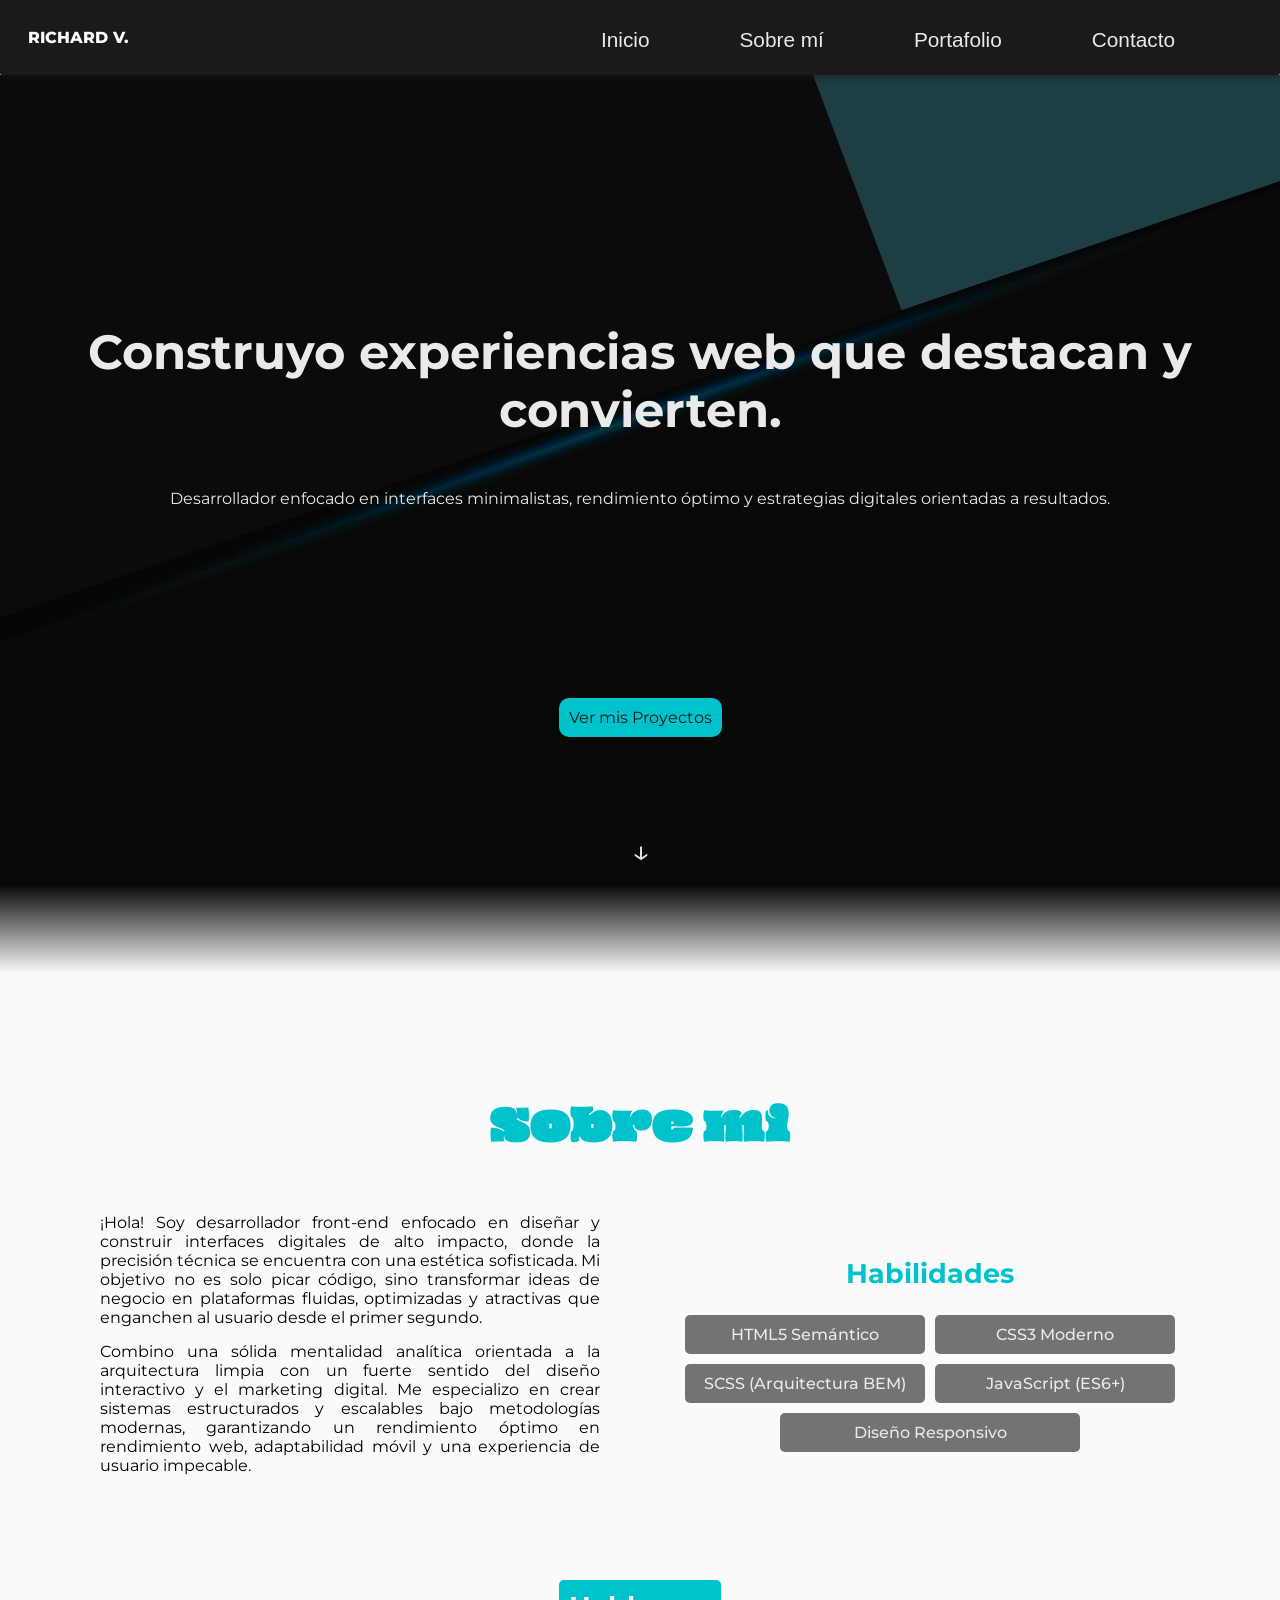
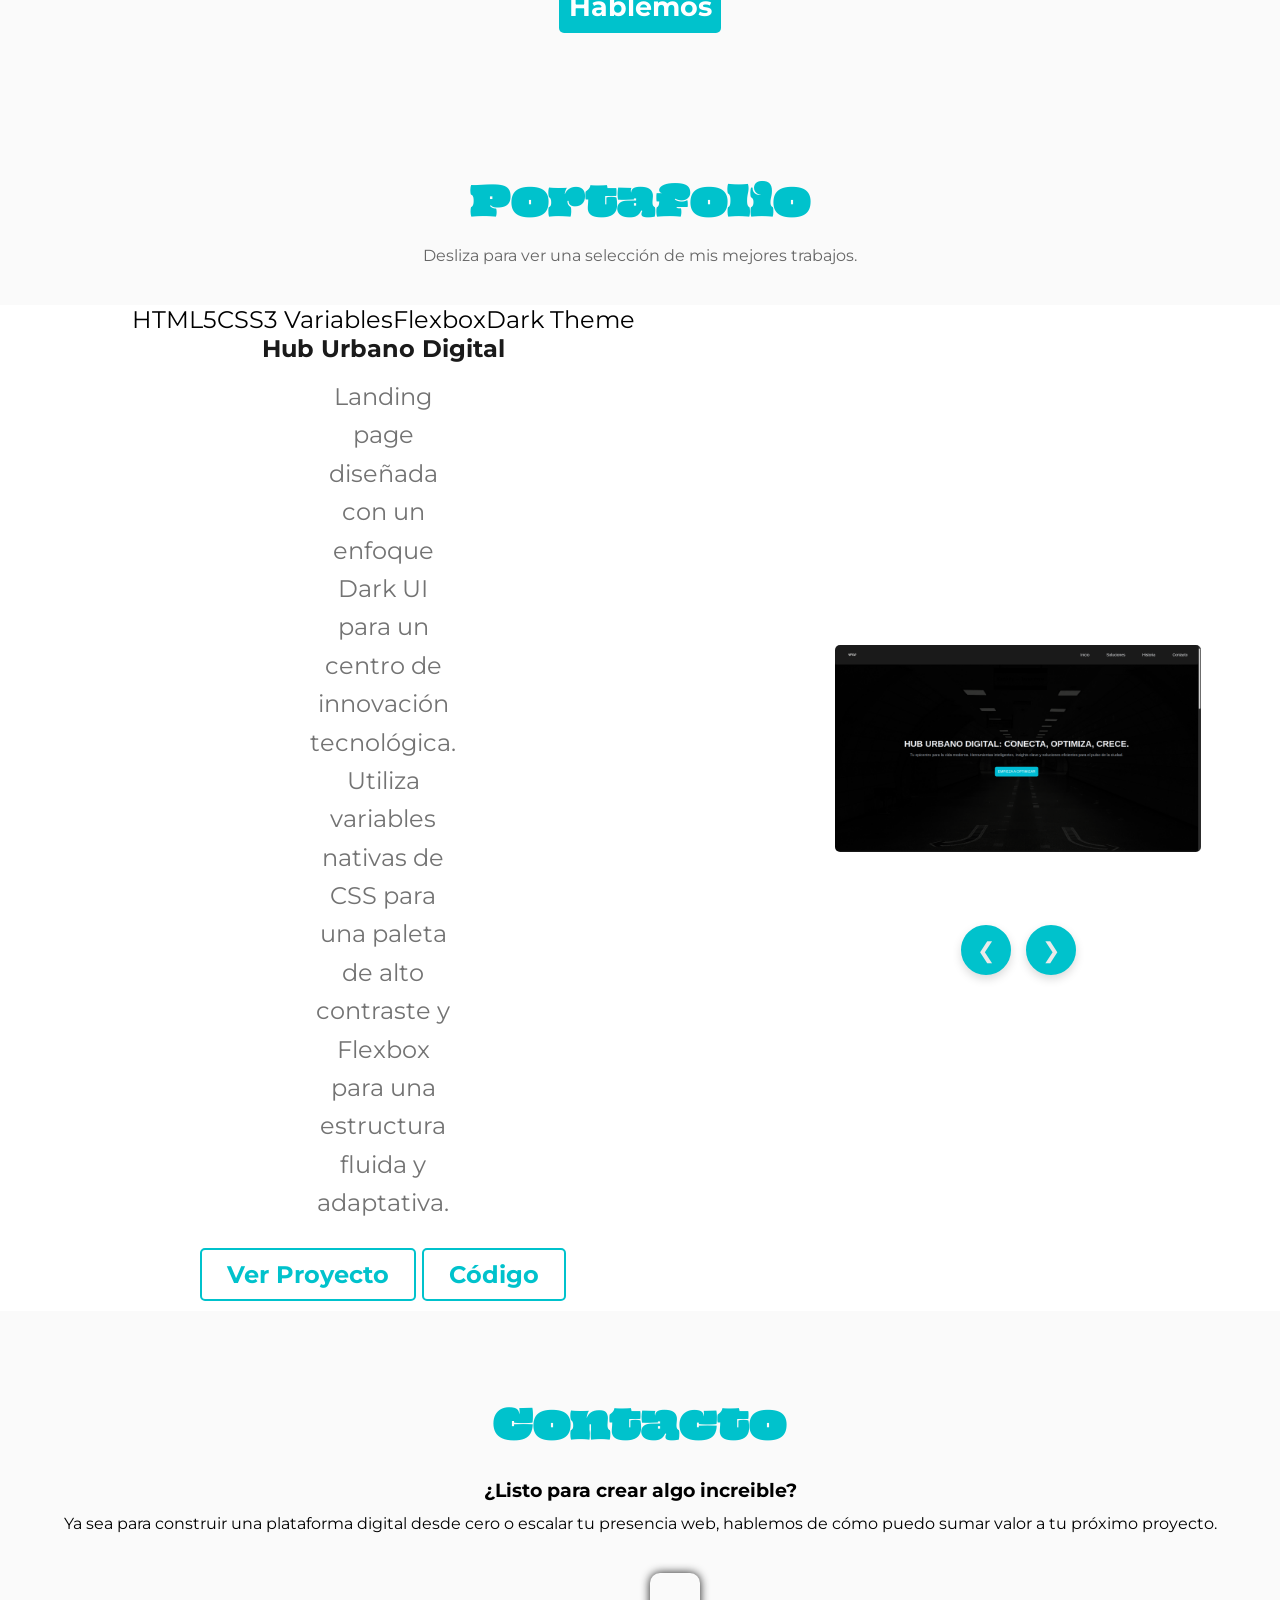
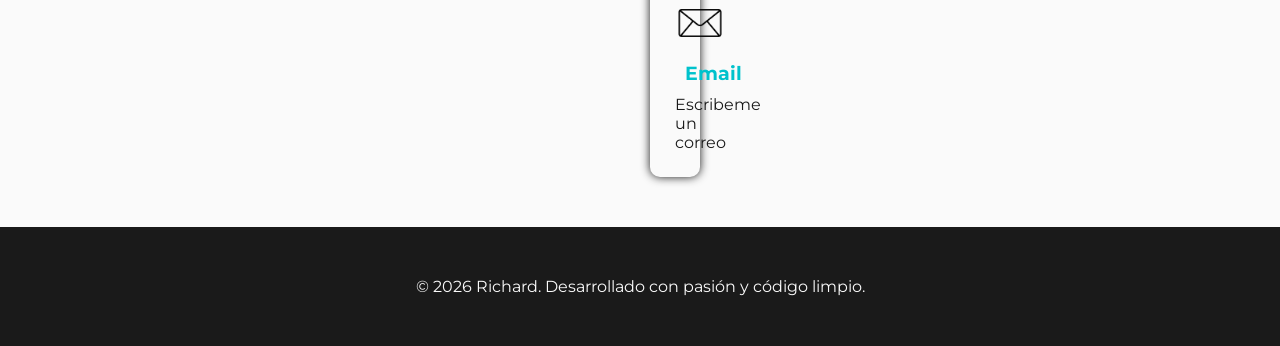
==== index.html @ 3cbce0f5 "Add files via upload" ====
<!DOCTYPE html>
<html lang="en">
<head>
    <meta charset="UTF-8">
    <meta name="viewport" content="width=device-width, initial-scale=1.0">
    <title>Rich | Portafolio Web</title>
    
    <link rel="preconnect" href="https://fonts.googleapis.com">
    <link rel="preconnect" href="https://fonts.gstatic.com" crossorigin>
    <link href="https://fonts.googleapis.com/css2?family=Oi&display=swap" rel="stylesheet">

    <link rel="preconnect" href="https://fonts.googleapis.com">
    <link rel="preconnect" href="https://fonts.gstatic.com" crossorigin>
    <link href="https://fonts.googleapis.com/css2?family=Montserrat:ital,wght@0,100..900;1,100..900&display=swap" rel="stylesheet">

    

    <link rel="stylesheet" href="style.css">
</head>
<body>
    <header class="header">
        <nav class="nav">
            <a href="#" class="nav__nombre">RICHARD V.</a>

            <button class="nav__boton" id="boton">
                ☰
            </button>

            <ul class="nav__menu">
                <li class="nav__item"><a href="#inicio" class="nav__link">Inicio</a></li>
                <li class="nav__item"><a href="#sobre-mi" class="nav__link">Sobre mí</a></li>
                <li class="nav__item"><a href="#portafolio" class="nav__link">Portafolio</a></li>
                <li class="nav__item"><a href="#contacto" class="nav__link">Contacto</a></li>
            </ul>
        </nav>
    </header>

    <main class="content">
        <section class="hero" id="inicio">
                <div class="hero__content">
                    <h1 class="hero__title">Construyo experiencias web que destacan y convierten.</h1>
                    <p class="hero__subtitle">Desarrollador enfocado en interfaces minimalistas, rendimiento óptimo y estrategias digitales orientadas a resultados.</p>
                    <a href="#portafolio" class="hero__btn">Ver mis Proyectos</a>
                    <p class="hero__arrow">↓</p>
                </div>
        </section>
        <section class="about_me fade-in" id="sobre-mi">
            <h2 class="about_me__title">Sobre mi</h2>
            <div class="about_me__content">
                <div class="about_me__text-content">
                    <p class="about_me__text">¡Hola! Soy desarrollador front-end enfocado en diseñar y construir interfaces digitales de alto impacto, donde la precisión técnica se encuentra con una estética sofisticada. Mi objetivo no es solo picar código, sino transformar ideas de negocio en plataformas fluidas, optimizadas y atractivas que enganchen al usuario desde el primer segundo.</p>

                    <p class="about_me__text">Combino una sólida mentalidad analítica orientada a la arquitectura limpia con un fuerte sentido del diseño interactivo y el marketing digital. Me especializo en crear sistemas estructurados y escalables bajo metodologías modernas, garantizando un rendimiento óptimo en rendimiento web, adaptabilidad móvil y una experiencia de usuario impecable.</p>

                </div>
                
                

                <div class="about_me__habilidades">

                    <h4 class="about_me__habilidades-title">Habilidades</h4>

                   <ul class="about_me__list">
                        <li class="about_me__item">HTML5 Semántico</li>
                        <li class="about_me__item">CSS3 Moderno</li>
                        <li class="about_me__item">SCSS (Arquitectura BEM)</li>
                        <li class="about_me__item">JavaScript (ES6+)</li>
                        <li class="about_me__item">Diseño Responsivo</li>
                   </ul>
                </div>
                <a href="#contacto" class="about_me__btn">Hablemos</a>
            </div>            
        </section>

        <section class="portafolio fade-in" id="portafolio">
            <div class="portafolio__container">
                <h2 class="portfolio__title">Portafolio</h2>
                <p class="portfolio__subtitle">Desliza para ver una selección de mis mejores trabajos.</p>

                <div class="portafolio__carrusel">

                    <div class="portafolio__view">
                        <div class="portfolio__track" id="track-proyectos">
                            <article class="project-card">
                                <div class="project-card__img-container">
                                    <img src="fondo main.jpg" alt="Proyecto Prueba" class="project-card__img">
                                </div>
                                
                                </div>
                                
                                <div class="project-card__info">
                                    
                                    <h3 class="project-card__name"></h3>
                                    <p class="project-card__desc"></p>
                                    
                                </div>
                            </article>
                        </div>
                    </div>
                    
                </div>

            </div>
        </section>

        <section class="contacto fade-in" id="contacto">
            <div class="contacto__container">
                <h2 class="contacto__title">Contacto</h2>
                <h3 class="contacto__subtitle">¿Listo para crear algo increible?</h3>
                <p class="contacto__text">Ya sea para construir una plataforma digital desde cero o escalar tu presencia web, hablemos de cómo puedo sumar valor a tu próximo proyecto.</p>

                <div class="contacto__content">
                    <a href="mailto: richardjose.vt@gmail.com" class="contacto__card">
                        <img src="correo.png" alt="correo" class="contacto__icono">
                        <h3 class="contacto__name">Email</h3>
                        <p class="contacto__detalles">Escribeme un correo</p>
                    </a>
                </div>
            </div>
        </section>
    </main>

    <foooter class="footer fade-in">
        <div class="footer__container">
            <p class="footer__text">&copy; 2026 Richard. Desarrollado con pasión y código limpio.</p>
        </div>
    </foooter>

    <script src="script.js"></script>
</body>
</html>
---- style.css ----
@charset "UTF-8";
* {
  margin: 0;
  padding: 0;
  box-sizing: border-box;
}

body {
  background-color: #FAFAFA;
  margin: 0;
  padding: 0;
  font-family: "Montserrat", sans-serif;
  overflow-x: hidden;
  width: 100%;
}

.header {
  position: sticky;
  top: 0;
  z-index: 1000;
  background-color: rgba(252, 252, 252, 0.9);
  backdrop-filter: blur(10px);
}

.nav {
  display: flex;
  justify-content: space-between;
  background-color: #1A1A1A;
  padding: 20px;
  border-radius: 0px 0px 2px 2px;
  box-shadow: 0px 0px 10px #1A1A1A;
}
.nav__nombre {
  color: #FAFAFA;
  text-decoration: none;
  justify-content: center;
  margin: 0.5rem;
  font-weight: 800;
}
.nav__menu {
  opacity: 0;
  visibility: hidden;
  transform: translateY(-20px) scale(0.95);
  transition: opacity 0.4s cubic-bezier(0.16, 1, 0.3, 1), transform 0.4s cubic-bezier(0.16, 1, 0.3, 1), visibility 0.4s;
  position: absolute;
  width: 100%;
  left: 0;
  top: 70px;
  z-index: 9999;
}
.nav__menu--activo {
  opacity: 1;
  visibility: visible;
  transform: translateY(0) scale(1);
  display: flex;
  flex-direction: column;
  background-color: rgba(0, 194, 204, 0.95);
  border: 1px solid rgba(255, 255, 255, 0.2);
  width: 90%;
  margin-top: 10px;
  margin-left: 1.8rem;
  padding: 20px;
  border-radius: 15px;
  text-align: center;
  justify-content: center;
  gap: 30px;
  box-shadow: 0px 10px 30px #1A1A1A;
}
@media (min-width: 1024px) {
  .nav__menu {
    display: flex;
    flex-direction: row;
    position: static;
    width: auto;
    opacity: 1;
    visibility: visible;
    transform: translateY(0) scale(1);
  }
}
.nav__item {
  list-style: none;
}
@media (min-width: 768px) {
  .nav__item {
    list-style: none;
    margin-right: 5rem;
    margin-top: 0.5rem;
  }
}
.nav__link {
  text-decoration: none;
  color: #1A1A1A;
  font-size: 50px;
  font-family: sans-serif;
  transition: background-color 0.5s cubic-bezier(0.16, 1, 0.3, 1);
}
@media (min-width: 768px) {
  .nav__link {
    font-size: 1.3rem;
    padding: 5px;
    color: #EAEAEA;
  }
}
.nav__link:hover {
  color: #00c2cc;
  background-color: #EAEAEA;
  padding: 5px;
  border-radius: 5px;
  box-shadow: 0px 0px 10px #1A1A1A;
}
.nav__boton {
  background-color: #1A1A1A;
  border: none;
  border-radius: 3px;
  padding: 5px;
  color: #FAFAFA;
  font-size: 20px;
  margin-right: 1rem;
}
@media (min-width: 1024px) {
  .nav__boton {
    display: none;
  }
}

.hero {
  min-height: 100vh;
  display: flex;
  flex-direction: column;
  justify-content: center;
  align-items: center;
  background: linear-gradient(to bottom, rgba(255, 242, 242, 0) 90%, #ffffff 100%), linear-gradient(rgba(0, 0, 0, 0.7), rgba(0, 0, 0, 0.7)), url(fondo\ main.jpg);
  background-size: cover;
  background-position: center;
}
.hero__content {
  text-align: center;
  margin: 20px;
  color: #EAEAEA;
}
.hero__title {
  margin-bottom: 50px;
}
@media (min-width: 768px) {
  .hero__title {
    font-size: 3rem;
  }
}
.hero__subtitle {
  margin-bottom: 200px;
}
.hero__btn {
  color: #1A1A1A;
  text-decoration: none;
  background-color: #00c2cc;
  padding: 10px;
  border-radius: 10px;
  transition: box-shadow 0.4s cubic-bezier(0.16, 1, 0.3, 1);
}
.hero__btn:hover {
  color: #00c2cc;
  background-color: #FAFAFA;
  box-shadow: 0px 0px 10px #EAEAEA;
}
.hero__arrow {
  font-size: 2rem;
  position: absolute;
  bottom: 30px;
  left: 50%;
  transform: translateX(-50%);
}

.about_me {
  margin: 50px;
  padding-top: 50px;
  padding-bottom: 90px;
}
@media (min-width: 1024px) {
  .about_me {
    margin-left: 100px;
    margin-right: 100px;
  }
}
.about_me__title {
  text-align: center;
  color: #00c2cc;
  font-family: "Oi", sans-serif;
  font-weight: 100;
  font-size: 2.7rem;
  margin: 20px;
}
.about_me__content {
  display: grid;
  grid-template-columns: 1fr;
}
@media (min-width: 1024px) {
  .about_me__content {
    grid-template-columns: 1fr 1fr;
    align-items: center;
    gap: 80px;
  }
}
.about_me__text-content {
  padding-top: 30px;
}
.about_me__text {
  padding-bottom: 15px;
  text-align: justify;
}
@media (min-width: 1024px) {
  .about_me__habilidades {
    margin-top: 0;
  }
}
.about_me__habilidades-title {
  text-align: center;
  font-weight: 700;
  font-size: 1.7rem;
  margin-top: 40px;
  color: #00c2cc;
}
.about_me__list {
  margin-top: 20px;
  list-style: none;
  display: grid;
  grid-template-columns: 1fr 1fr;
}
@media (min-width: 1024px) {
  .about_me__list {
    text-align: center;
  }
}
.about_me__item {
  background-color: #737373;
  padding: 10px;
  margin: 5px;
  border-radius: 5px;
  color: #EAEAEA;
  text-align: center;
  font-weight: 500;
}
.about_me__item:last-child:nth-child(odd) {
  grid-column: 1/-1;
  justify-self: center;
  width: 60%;
}
.about_me__btn {
  grid-column: 1/-1;
  text-decoration: none;
  color: #ffffff;
  background-color: #00c2cc;
  padding: 5px;
  border-radius: 5px;
  font-size: 1.5rem;
  text-align: center;
  font-weight: bold;
  transition: opacity 0.3s ease;
  margin-top: 50px;
  width: 50%;
  margin-left: auto;
  margin-right: auto;
}
@media (min-width: 1024px) {
  .about_me__btn {
    margin-top: 10px;
    padding: 10px;
    font-size: 1.7rem;
    width: 15%;
  }
}
.about_me__btn:hover {
  opacity: 0.5;
}

.portfolio {
  padding: 100px 20px;
  background-color: #ffffff;
}
.portfolio__container {
  max-width: 900px;
  margin: 50px;
}
.portfolio__title {
  text-align: center;
  font-size: 2.5rem;
  margin-bottom: 10px;
  font-family: "Oi", sans-serif;
  font-weight: 100;
  color: #00c2cc;
}
.portfolio__subtitle {
  text-align: center;
  color: #666;
  margin-bottom: 40px;
}
.portfolio__carousel {
  display: flex;
  align-items: center;
  position: relative;
  gap: 20px;
}
@media (min-width: 1024px) {
  .portfolio__carousel {
    display: grid;
    grid-template-columns: 1fr 1.5fr;
  }
}
.portfolio__view {
  overflow: hidden;
  width: 100%;
  border-radius: 12px;
  box-shadow: 0 15px 40px rgba(0, 0, 0, 0.08);
}
.portfolio__track {
  display: flex;
  transition: transform 0.4s ease-in-out;
}
.portfolio__navigation {
  display: flex;
  justify-content: center;
  gap: 15px;
  margin-bottom: 25px;
  width: 100%;
}
.portfolio__arrow {
  display: inline-flex;
  align-items: center;
  justify-content: center;
  width: 50px;
  height: 50px;
  background-color: #00c2cc;
  border: 2px solid #00c2cc;
  border-radius: 50%;
  font-size: 1.4rem;
  cursor: pointer;
  outline: none;
  box-shadow: 0 4px 10px rgba(0, 0, 0, 0.15);
  transition: all 0.3s ease;
  margin-top: 10px;
  color: #EAEAEA;
}
.portfolio__arrow:hover {
  background-color: #FAFAFA;
  transform: scale(1.08);
  color: #00c2cc;
}
.portfolio__arrow:active {
  transform: scale(0.95);
}

.project-card {
  min-width: 100%;
  background-color: #fff;
  display: flex;
  flex-direction: column-reverse;
}
@media (min-width: 1024px) {
  .project-card {
    display: grid;
    grid-template-columns: 1fr 1fr;
    align-items: center;
  }
}
.project-card__img-container {
  width: 100%;
  height: 300px;
  overflow: hidden;
}
.project-card__img {
  margin: 15px;
  width: 95%;
  height: 100%;
  -o-object-fit: cover;
     object-fit: cover;
  border-radius: 5px;
}
@media (min-width: 1024px) {
  .project-card__img {
    display: block;
    width: 70%;
    max-width: 700px;
    height: auto;
    margin: 30px auto;
  }
}
.project-card__info {
  padding: 30px;
  text-align: center;
}
@media (min-width: 1024px) {
  .project-card__info {
    font-size: 1.5rem;
    padding: 0px 0px 10px 10px;
  }
}
.project-card__name {
  font-size: 1.5rem;
  margin-bottom: 15px;
  color: #1A1A1A;
}
.project-card__desc {
  color: #737373;
  margin-bottom: 25px;
  line-height: 1.6;
}
@media (min-width: 1024px) {
  .project-card__desc {
    margin-left: 300px;
    margin-right: 300px;
  }
}
.project-card__link {
  display: inline-block;
  padding: 10px 25px;
  border: 2px solid #00c2cc;
  color: #00c2cc;
  text-decoration: none;
  font-weight: bold;
  border-radius: 5px;
  transition: all 0.3s ease;
}
.project-card__link:hover {
  background-color: #00c2cc;
  color: #fff;
}

.contacto {
  margin: 50px;
}
.contacto__container {
  text-align: center;
}
.contacto__title {
  font-family: "Oi", sans-serif;
  font-weight: 100;
  font-size: 2.5rem;
  color: #00c2cc;
  margin: 20px;
}
.contacto__subtitle {
  margin: 12px;
}
.contacto__content {
  margin-top: 40px;
  box-shadow: 0px 0px 10px #1A1A1A;
  padding: 25px;
  margin-left: 40px;
  margin-right: 40px;
  border-radius: 10px;
  transition: opacity 0.4s ease;
  transition: transform 0.4s ease;
}
.contacto__content:hover {
  opacity: 0.7;
  transform: scale(1.1);
}
@media (min-width: 1024px) {
  .contacto__content {
    margin-left: 600px;
    margin-right: 600px;
  }
}
.contacto__icono {
  width: 50px;
  height: 50px;
}
.contacto__card {
  text-decoration: none;
}
.contacto__name {
  margin: 10px;
  color: #00c2cc;
}
.contacto__detalles {
  color: #1A1A1A;
}

.footer {
  margin-top: 30px;
}
.footer__container {
  background-color: #1A1A1A;
  padding: 50px;
  text-align: center;
}
.footer__text {
  color: #FAFAFA;
}

.fade-in {
  opacity: 0;
  transform: translateY(40px);
  transition: opacity 0.8s ease-out, transform 0.8s ease-out;
  will-change: opacity, transform; /* Optimización de rendimiento */
}

.fade-in.aparecer {
  opacity: 1;
  transform: translateY(0);
}/*# sourceMappingURL=style.css.map */
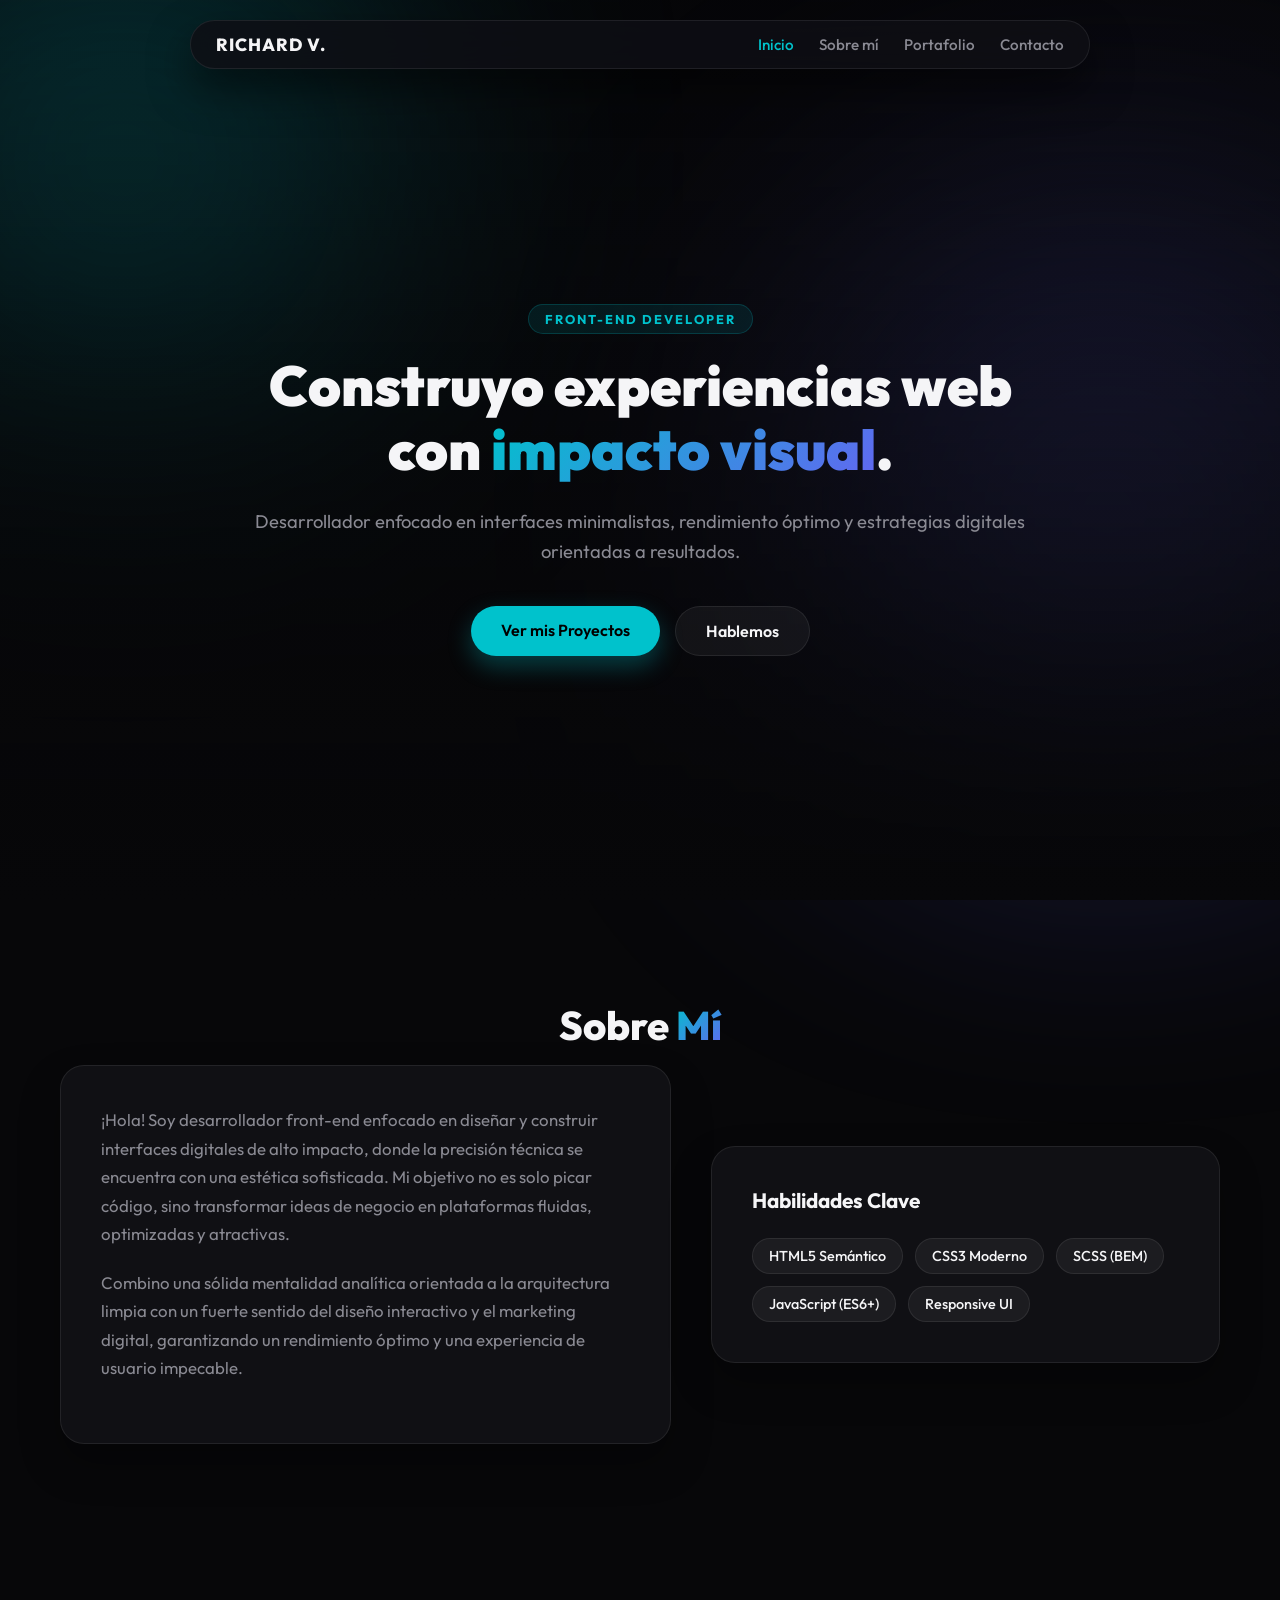
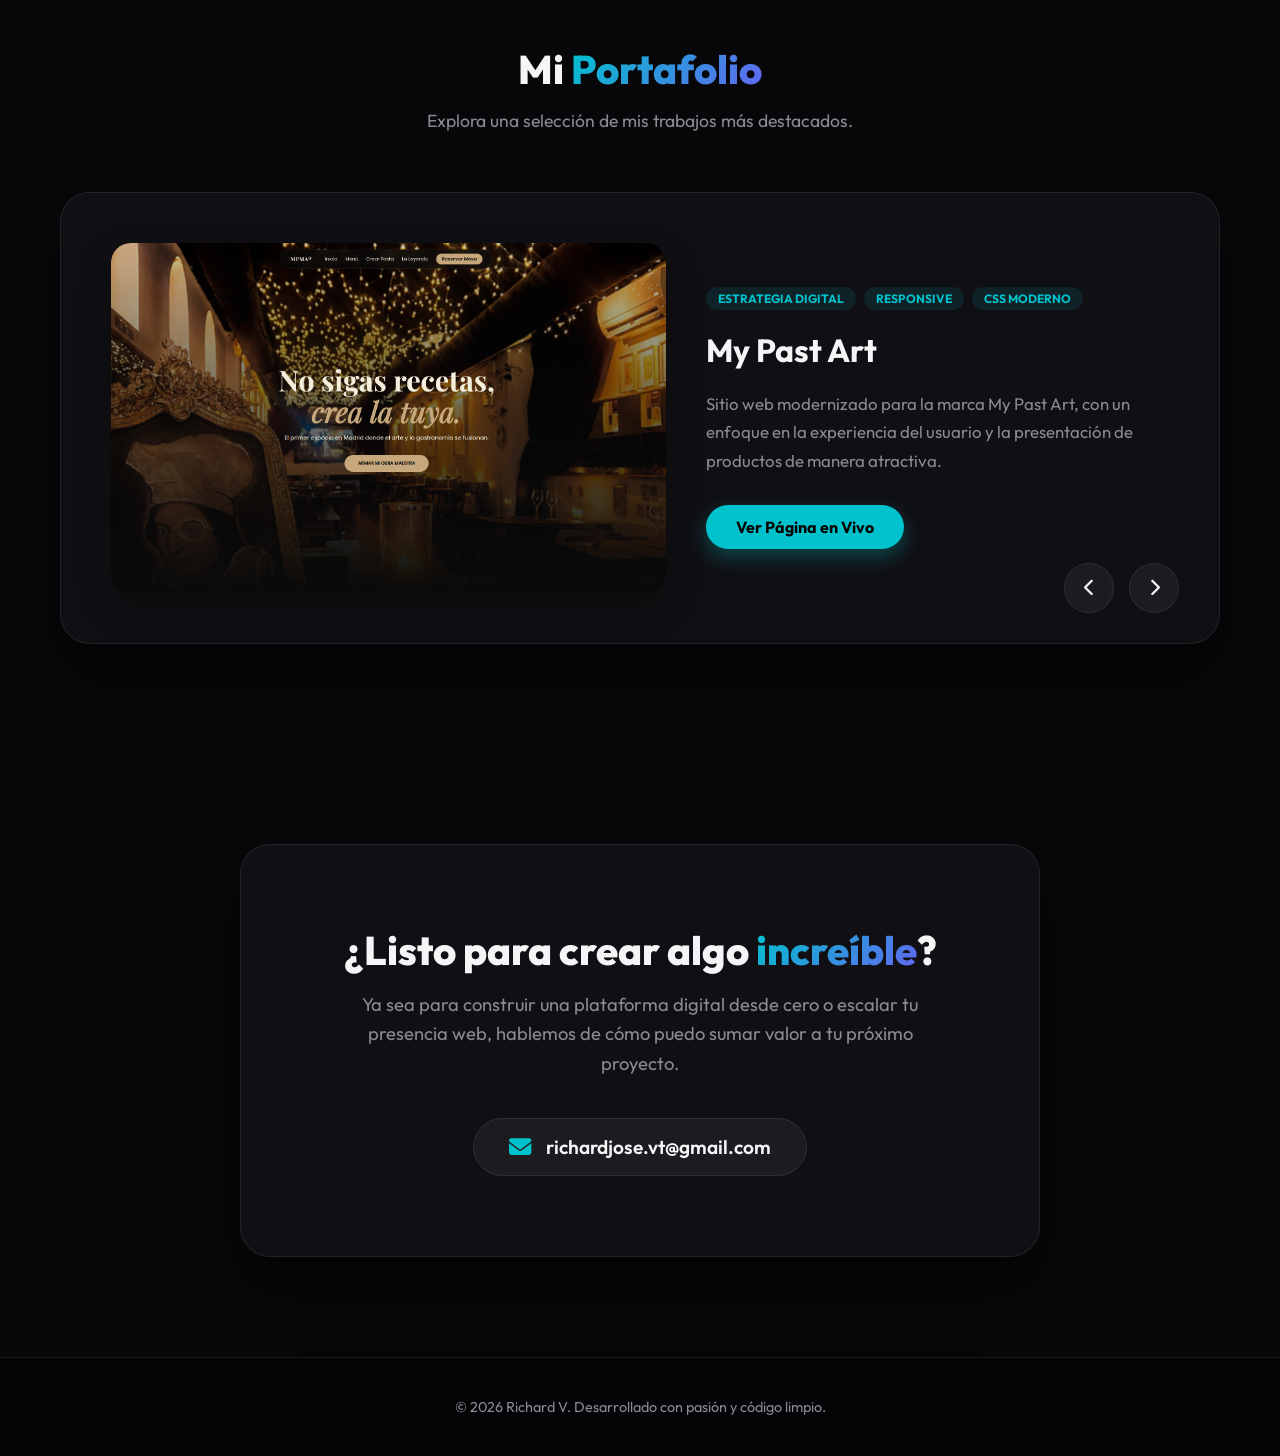
==== commit 06ec3a9e: "Add files via upload" ====
--- a/index.html
+++ b/index.html
@@ -1,130 +1,108 @@
 <!DOCTYPE html>
-<html lang="en">
+<html lang="es">
 <head>
     <meta charset="UTF-8">
     <meta name="viewport" content="width=device-width, initial-scale=1.0">
-    <title>Rich | Portafolio Web</title>
-    
-    <link rel="preconnect" href="https://fonts.googleapis.com">
-    <link rel="preconnect" href="https://fonts.gstatic.com" crossorigin>
-    <link href="https://fonts.googleapis.com/css2?family=Oi&display=swap" rel="stylesheet">
-
-    <link rel="preconnect" href="https://fonts.googleapis.com">
-    <link rel="preconnect" href="https://fonts.gstatic.com" crossorigin>
-    <link href="https://fonts.googleapis.com/css2?family=Montserrat:ital,wght@0,100..900;1,100..900&display=swap" rel="stylesheet">
-
-    
-
+    <title>Richard V. | Portafolio Premium</title>
+    <link href="https://fonts.googleapis.com/css2?family=Outfit:wght@300;400;500;600;700;800;900&display=swap" rel="stylesheet">
+    <link rel="stylesheet" href="https://cdnjs.cloudflare.com/ajax/libs/font-awesome/6.4.0/css/all.min.css">
     <link rel="stylesheet" href="style.css">
 </head>
 <body>
+    <!-- Orbes luminosos de fondo (Gradients abstractos) -->
+    <div class="glow-orb orb-cyan"></div>
+    <div class="glow-orb orb-purple"></div>
+
+    <!-- Header / Navbar Flotante (Glassmorphism) -->
     <header class="header">
-        <nav class="nav">
-            <a href="#" class="nav__nombre">RICHARD V.</a>
-
-            <button class="nav__boton" id="boton">
-                ☰
+        <nav class="nav-pill" id="navbar">
+            <a href="#inicio" class="nav-brand">RICHARD V.</a>
+            <div class="nav-links" id="nav-menu">
+                <a href="#inicio" class="nav-link active">Inicio</a>
+                <a href="#sobre-mi" class="nav-link">Sobre mí</a>
+                <a href="#portafolio" class="nav-link">Portafolio</a>
+                <a href="#contacto" class="nav-link">Contacto</a>
+            </div>
+            <button class="nav-toggle" id="nav-toggle" aria-label="Abrir menú">
+                <i class="fa-solid fa-bars"></i>
             </button>
-
-            <ul class="nav__menu">
-                <li class="nav__item"><a href="#inicio" class="nav__link">Inicio</a></li>
-                <li class="nav__item"><a href="#sobre-mi" class="nav__link">Sobre mí</a></li>
-                <li class="nav__item"><a href="#portafolio" class="nav__link">Portafolio</a></li>
-                <li class="nav__item"><a href="#contacto" class="nav__link">Contacto</a></li>
-            </ul>
         </nav>
     </header>
 
-    <main class="content">
-        <section class="hero" id="inicio">
-                <div class="hero__content">
-                    <h1 class="hero__title">Construyo experiencias web que destacan y convierten.</h1>
-                    <p class="hero__subtitle">Desarrollador enfocado en interfaces minimalistas, rendimiento óptimo y estrategias digitales orientadas a resultados.</p>
-                    <a href="#portafolio" class="hero__btn">Ver mis Proyectos</a>
-                    <p class="hero__arrow">↓</p>
+    <main>
+        <!-- SECCIÓN HERO -->
+        <section id="inicio" class="hero">
+            <div class="hero-content">
+                <span class="badge">FRONT-END DEVELOPER</span>
+                <h1 class="hero-title">Construyo experiencias web con <span class="gradient-text">impacto visual</span>.</h1>
+                <p class="hero-desc">Desarrollador enfocado en interfaces minimalistas, rendimiento óptimo y estrategias digitales orientadas a resultados.</p>
+                <div class="hero-actions">
+                    <a href="#portafolio" class="btn-primary">Ver mis Proyectos</a>
+                    <a href="#contacto" class="btn-secondary">Hablemos</a>
                 </div>
-        </section>
-        <section class="about_me fade-in" id="sobre-mi">
-            <h2 class="about_me__title">Sobre mi</h2>
-            <div class="about_me__content">
-                <div class="about_me__text-content">
-                    <p class="about_me__text">¡Hola! Soy desarrollador front-end enfocado en diseñar y construir interfaces digitales de alto impacto, donde la precisión técnica se encuentra con una estética sofisticada. Mi objetivo no es solo picar código, sino transformar ideas de negocio en plataformas fluidas, optimizadas y atractivas que enganchen al usuario desde el primer segundo.</p>
-
-                    <p class="about_me__text">Combino una sólida mentalidad analítica orientada a la arquitectura limpia con un fuerte sentido del diseño interactivo y el marketing digital. Me especializo en crear sistemas estructurados y escalables bajo metodologías modernas, garantizando un rendimiento óptimo en rendimiento web, adaptabilidad móvil y una experiencia de usuario impecable.</p>
-
-                </div>
-                
-                
-
-                <div class="about_me__habilidades">
-
-                    <h4 class="about_me__habilidades-title">Habilidades</h4>
-
-                   <ul class="about_me__list">
-                        <li class="about_me__item">HTML5 Semántico</li>
-                        <li class="about_me__item">CSS3 Moderno</li>
-                        <li class="about_me__item">SCSS (Arquitectura BEM)</li>
-                        <li class="about_me__item">JavaScript (ES6+)</li>
-                        <li class="about_me__item">Diseño Responsivo</li>
-                   </ul>
-                </div>
-                <a href="#contacto" class="about_me__btn">Hablemos</a>
-            </div>            
-        </section>
-
-        <section class="portafolio fade-in" id="portafolio">
-            <div class="portafolio__container">
-                <h2 class="portfolio__title">Portafolio</h2>
-                <p class="portfolio__subtitle">Desliza para ver una selección de mis mejores trabajos.</p>
-
-                <div class="portafolio__carrusel">
-
-                    <div class="portafolio__view">
-                        <div class="portfolio__track" id="track-proyectos">
-                            <article class="project-card">
-                                <div class="project-card__img-container">
-                                    <img src="fondo main.jpg" alt="Proyecto Prueba" class="project-card__img">
-                                </div>
-                                
-                                </div>
-                                
-                                <div class="project-card__info">
-                                    
-                                    <h3 class="project-card__name"></h3>
-                                    <p class="project-card__desc"></p>
-                                    
-                                </div>
-                            </article>
-                        </div>
-                    </div>
-                    
-                </div>
-
             </div>
         </section>
 
-        <section class="contacto fade-in" id="contacto">
-            <div class="contacto__container">
-                <h2 class="contacto__title">Contacto</h2>
-                <h3 class="contacto__subtitle">¿Listo para crear algo increible?</h3>
-                <p class="contacto__text">Ya sea para construir una plataforma digital desde cero o escalar tu presencia web, hablemos de cómo puedo sumar valor a tu próximo proyecto.</p>
+        <!-- SECCIÓN SOBRE MÍ -->
+        <section id="sobre-mi" class="about">
+            <div class="section-container">
+                <h2 class="section-title">Sobre <span class="gradient-text">Mí</span></h2>
+                <div class="about-grid">
+                    <div class="about-text-card">
+                        <p>¡Hola! Soy desarrollador front-end enfocado en diseñar y construir interfaces digitales de alto impacto, donde la precisión técnica se encuentra con una estética sofisticada. Mi objetivo no es solo picar código, sino transformar ideas de negocio en plataformas fluidas, optimizadas y atractivas.</p>
+                        <p>Combino una sólida mentalidad analítica orientada a la arquitectura limpia con un fuerte sentido del diseño interactivo y el marketing digital, garantizando un rendimiento óptimo y una experiencia de usuario impecable.</p>
+                    </div>
+                    <div class="skills-card">
+                        <h3>Habilidades Clave</h3>
+                        <div class="skills-grid">
+                            <span class="skill-tag">HTML5 Semántico</span>
+                            <span class="skill-tag">CSS3 Moderno</span>
+                            <span class="skill-tag">SCSS (BEM)</span>
+                            <span class="skill-tag">JavaScript (ES6+)</span>
+                            <span class="skill-tag">Responsive UI</span>
+                        </div>
+                    </div>
+                </div>
+            </div>
+        </section>
 
-                <div class="contacto__content">
-                    <a href="mailto: richardjose.vt@gmail.com" class="contacto__card">
-                        <img src="correo.png" alt="correo" class="contacto__icono">
-                        <h3 class="contacto__name">Email</h3>
-                        <p class="contacto__detalles">Escribeme un correo</p>
+        <!-- SECCIÓN PORTAFOLIO (Carrusel Premium) -->
+        <section id="portafolio" class="portfolio">
+            <div class="section-container">
+                <h2 class="section-title">Mi <span class="gradient-text">Portafolio</span></h2>
+                <p class="section-subtitle">Explora una selección de mis trabajos más destacados.</p>
+                
+                <div class="portfolio-carousel-wrapper">
+                    <div class="portfolio-track" id="track-proyectos">
+                        <!-- Inyectado dinámicamente mediante script.js -->
+                    </div>
+                    <div class="carousel-arrows">
+                        <button class="carousel-btn prev-btn" aria-label="Anterior"><i class="fa-solid fa-chevron-left"></i></button>
+                        <button class="carousel-btn next-btn" aria-label="Siguiente"><i class="fa-solid fa-chevron-right"></i></button>
+                    </div>
+                </div>
+            </div>
+        </section>
+
+        <!-- SECCIÓN CONTACTO -->
+        <section id="contacto" class="contact">
+            <div class="section-container">
+                <div class="contact-box">
+                    <h2 class="section-title">¿Listo para crear algo <span class="gradient-text">increíble</span>?</h2>
+                    <p class="contact-desc">Ya sea para construir una plataforma digital desde cero o escalar tu presencia web, hablemos de cómo puedo sumar valor a tu próximo proyecto.</p>
+                    <a href="mailto:richardjose.vt@gmail.com" class="contact-card-btn">
+                        <i class="fa-solid fa-envelope"></i>
+                        <span>richardjose.vt@gmail.com</span>
                     </a>
                 </div>
             </div>
         </section>
     </main>
 
-    <foooter class="footer fade-in">
-        <div class="footer__container">
-            <p class="footer__text">&copy; 2026 Richard. Desarrollado con pasión y código limpio.</p>
-        </div>
-    </foooter>
+    <!-- FOOTER -->
+    <footer class="footer">
+        <p>&copy; 2026 Richard V. Desarrollado con pasión y código limpio.</p>
+    </footer>
 
     <script src="script.js"></script>
 </body>
--- a/style.css
+++ b/style.css
@@ -3,498 +3,491 @@
   margin: 0;
   padding: 0;
   box-sizing: border-box;
+  font-family: "Outfit", sans-serif;
+  scroll-behavior: smooth;
 }
 
 body {
-  background-color: #FAFAFA;
-  margin: 0;
-  padding: 0;
-  font-family: "Montserrat", sans-serif;
+  background-color: #070709;
+  color: #f5f5f7;
   overflow-x: hidden;
+  position: relative;
+}
+
+/* Orbes de fondo (Gradients abstractos premium) */
+.glow-orb {
+  position: fixed;
+  border-radius: 50%;
+  filter: blur(140px);
+  z-index: -1;
+  opacity: 0.35;
+  pointer-events: none;
+  animation: floatOrb 12s infinite alternate ease-in-out;
+}
+.glow-orb.orb-cyan {
+  top: -10%;
+  left: -10%;
+  width: 500px;
+  height: 500px;
+  background: #00c2cc;
+}
+.glow-orb.orb-purple {
+  bottom: 10%;
+  right: -10%;
+  width: 600px;
+  height: 600px;
+  background: #6366f1;
+  animation-delay: -6s;
+}
+
+@keyframes floatOrb {
+  0% {
+    transform: translateY(0) scale(1);
+  }
+  100% {
+    transform: translateY(40px) scale(1.1);
+  }
+}
+.gradient-text {
+  background: linear-gradient(135deg, #00c2cc, #6366f1);
+  -webkit-background-clip: text;
+  -webkit-text-fill-color: transparent;
+}
+
+/* NAVBAR PREMIUM (Isla Dinámica / Glassmorphism) */
+/* NAVBAR DINÁMICO & GLASSMORPHISM */
+.header {
+  position: fixed;
+  top: 20px;
+  left: 0;
   width: 100%;
-}
-
-.header {
-  position: sticky;
-  top: 0;
   z-index: 1000;
-  background-color: rgba(252, 252, 252, 0.9);
-  backdrop-filter: blur(10px);
-}
-
-.nav {
-  display: flex;
+  display: flex;
+  justify-content: center;
+  padding: 0 20px;
+  transition: top 0.4s ease;
+}
+
+.nav-pill {
+  background: rgba(15, 15, 20, 0.85);
+  backdrop-filter: blur(20px);
+  -webkit-backdrop-filter: blur(20px);
+  border: 1px solid rgba(255, 255, 255, 0.08);
+  padding: 12px 25px;
+  border-radius: 50px;
+  display: flex;
+  align-items: center;
   justify-content: space-between;
-  background-color: #1A1A1A;
-  padding: 20px;
-  border-radius: 0px 0px 2px 2px;
-  box-shadow: 0px 0px 10px #1A1A1A;
-}
-.nav__nombre {
-  color: #FAFAFA;
+  width: 100%;
+  max-width: 900px;
+  box-shadow: 0 20px 40px rgba(0, 0, 0, 0.5);
+  transition: all 0.4s cubic-bezier(0.16, 1, 0.3, 1);
+  /* Estado dinámico cuando haces scroll */
+}
+.nav-pill.scrolled {
+  padding: 8px 20px;
+  background: rgba(10, 10, 12, 0.95);
+  max-width: 700px;
+  box-shadow: 0 15px 35px rgba(0, 0, 0, 0.7);
+}
+.nav-pill .nav-brand {
+  color: #f5f5f7;
+  font-weight: 800;
   text-decoration: none;
-  justify-content: center;
-  margin: 0.5rem;
-  font-weight: 800;
-}
-.nav__menu {
-  opacity: 0;
-  visibility: hidden;
-  transform: translateY(-20px) scale(0.95);
-  transition: opacity 0.4s cubic-bezier(0.16, 1, 0.3, 1), transform 0.4s cubic-bezier(0.16, 1, 0.3, 1), visibility 0.4s;
-  position: absolute;
-  width: 100%;
-  left: 0;
-  top: 70px;
-  z-index: 9999;
-}
-.nav__menu--activo {
-  opacity: 1;
-  visibility: visible;
-  transform: translateY(0) scale(1);
-  display: flex;
-  flex-direction: column;
-  background-color: rgba(0, 194, 204, 0.95);
-  border: 1px solid rgba(255, 255, 255, 0.2);
-  width: 90%;
-  margin-top: 10px;
-  margin-left: 1.8rem;
-  padding: 20px;
-  border-radius: 15px;
-  text-align: center;
-  justify-content: center;
-  gap: 30px;
-  box-shadow: 0px 10px 30px #1A1A1A;
-}
-@media (min-width: 1024px) {
-  .nav__menu {
-    display: flex;
-    flex-direction: row;
-    position: static;
-    width: auto;
-    opacity: 1;
-    visibility: visible;
-    transform: translateY(0) scale(1);
-  }
-}
-.nav__item {
-  list-style: none;
-}
-@media (min-width: 768px) {
-  .nav__item {
-    list-style: none;
-    margin-right: 5rem;
-    margin-top: 0.5rem;
-  }
-}
-.nav__link {
+  font-size: 1.1rem;
+  letter-spacing: 1px;
+}
+.nav-pill .nav-links {
+  display: flex;
+  gap: 25px;
+}
+.nav-pill .nav-links .nav-link {
+  color: #8a8a93;
   text-decoration: none;
-  color: #1A1A1A;
-  font-size: 50px;
-  font-family: sans-serif;
-  transition: background-color 0.5s cubic-bezier(0.16, 1, 0.3, 1);
-}
-@media (min-width: 768px) {
-  .nav__link {
-    font-size: 1.3rem;
-    padding: 5px;
-    color: #EAEAEA;
-  }
-}
-.nav__link:hover {
+  font-size: 0.95rem;
+  font-weight: 500;
+  transition: color 0.3s ease;
+}
+.nav-pill .nav-links .nav-link:hover, .nav-pill .nav-links .nav-link.active {
   color: #00c2cc;
-  background-color: #EAEAEA;
-  padding: 5px;
-  border-radius: 5px;
-  box-shadow: 0px 0px 10px #1A1A1A;
-}
-.nav__boton {
-  background-color: #1A1A1A;
+}
+.nav-pill .nav-toggle {
+  display: none;
+  background: none;
   border: none;
-  border-radius: 3px;
-  padding: 5px;
-  color: #FAFAFA;
-  font-size: 20px;
-  margin-right: 1rem;
-}
-@media (min-width: 1024px) {
-  .nav__boton {
-    display: none;
-  }
-}
-
+  color: #f5f5f7;
+  font-size: 1.3rem;
+  cursor: pointer;
+}
+
+/* MEDIA QUERY PARA MÓVILES */
+@media (max-width: 768px) {
+  .nav-pill {
+    border-radius: 20px;
+    padding: 12px 20px;
+  }
+  .nav-pill.scrolled {
+    padding: 10px 18px;
+  }
+  .nav-links {
+    display: none !important; /* Oculto por defecto en celulares */
+    position: absolute;
+    top: 70px;
+    left: 0;
+    width: 100%;
+    background: rgba(15, 15, 20, 0.98);
+    backdrop-filter: blur(20px);
+    flex-direction: column;
+    padding: 25px;
+    border-radius: 20px;
+    border: 1px solid rgba(255, 255, 255, 0.08);
+    text-align: center;
+    gap: 20px;
+    box-shadow: 0 20px 40px rgba(0, 0, 0, 0.8);
+    /* Se activa solo cuando JavaScript añade la clase */
+  }
+  .nav-links.active {
+    display: flex !important;
+  }
+  .nav-toggle {
+    display: block !important;
+  }
+}
+/* HERO SECTION */
 .hero {
   min-height: 100vh;
   display: flex;
-  flex-direction: column;
+  align-items: center;
   justify-content: center;
-  align-items: center;
-  background: linear-gradient(to bottom, rgba(255, 242, 242, 0) 90%, #ffffff 100%), linear-gradient(rgba(0, 0, 0, 0.7), rgba(0, 0, 0, 0.7)), url(fondo\ main.jpg);
-  background-size: cover;
-  background-position: center;
-}
-.hero__content {
   text-align: center;
-  margin: 20px;
-  color: #EAEAEA;
-}
-.hero__title {
-  margin-bottom: 50px;
-}
-@media (min-width: 768px) {
-  .hero__title {
-    font-size: 3rem;
-  }
-}
-.hero__subtitle {
-  margin-bottom: 200px;
-}
-.hero__btn {
-  color: #1A1A1A;
-  text-decoration: none;
-  background-color: #00c2cc;
-  padding: 10px;
-  border-radius: 10px;
-  transition: box-shadow 0.4s cubic-bezier(0.16, 1, 0.3, 1);
-}
-.hero__btn:hover {
+  padding: 120px 20px 60px;
+  background: linear-gradient(to bottom, rgba(7, 7, 9, 0.2), #070709);
+}
+.hero .hero-content {
+  max-width: 800px;
+}
+.hero .hero-content .badge {
+  display: inline-block;
+  padding: 6px 16px;
+  background: rgba(0, 194, 204, 0.1);
   color: #00c2cc;
-  background-color: #FAFAFA;
-  box-shadow: 0px 0px 10px #EAEAEA;
-}
-.hero__arrow {
-  font-size: 2rem;
-  position: absolute;
-  bottom: 30px;
-  left: 50%;
-  transform: translateX(-50%);
-}
-
-.about_me {
-  margin: 50px;
-  padding-top: 50px;
-  padding-bottom: 90px;
-}
-@media (min-width: 1024px) {
-  .about_me {
-    margin-left: 100px;
-    margin-right: 100px;
-  }
-}
-.about_me__title {
-  text-align: center;
-  color: #00c2cc;
-  font-family: "Oi", sans-serif;
-  font-weight: 100;
-  font-size: 2.7rem;
-  margin: 20px;
-}
-.about_me__content {
-  display: grid;
-  grid-template-columns: 1fr;
-}
-@media (min-width: 1024px) {
-  .about_me__content {
-    grid-template-columns: 1fr 1fr;
-    align-items: center;
-    gap: 80px;
-  }
-}
-.about_me__text-content {
-  padding-top: 30px;
-}
-.about_me__text {
-  padding-bottom: 15px;
-  text-align: justify;
-}
-@media (min-width: 1024px) {
-  .about_me__habilidades {
-    margin-top: 0;
-  }
-}
-.about_me__habilidades-title {
-  text-align: center;
+  border: 1px solid rgba(0, 194, 204, 0.2);
+  border-radius: 30px;
+  font-size: 0.8rem;
   font-weight: 700;
-  font-size: 1.7rem;
-  margin-top: 40px;
-  color: #00c2cc;
-}
-.about_me__list {
-  margin-top: 20px;
-  list-style: none;
-  display: grid;
-  grid-template-columns: 1fr 1fr;
-}
-@media (min-width: 1024px) {
-  .about_me__list {
-    text-align: center;
-  }
-}
-.about_me__item {
-  background-color: #737373;
-  padding: 10px;
-  margin: 5px;
-  border-radius: 5px;
-  color: #EAEAEA;
-  text-align: center;
-  font-weight: 500;
-}
-.about_me__item:last-child:nth-child(odd) {
-  grid-column: 1/-1;
-  justify-self: center;
-  width: 60%;
-}
-.about_me__btn {
-  grid-column: 1/-1;
-  text-decoration: none;
-  color: #ffffff;
-  background-color: #00c2cc;
-  padding: 5px;
-  border-radius: 5px;
-  font-size: 1.5rem;
-  text-align: center;
-  font-weight: bold;
-  transition: opacity 0.3s ease;
-  margin-top: 50px;
-  width: 50%;
-  margin-left: auto;
-  margin-right: auto;
-}
-@media (min-width: 1024px) {
-  .about_me__btn {
-    margin-top: 10px;
-    padding: 10px;
-    font-size: 1.7rem;
-    width: 15%;
-  }
-}
-.about_me__btn:hover {
-  opacity: 0.5;
-}
-
-.portfolio {
-  padding: 100px 20px;
-  background-color: #ffffff;
-}
-.portfolio__container {
-  max-width: 900px;
-  margin: 50px;
-}
-.portfolio__title {
-  text-align: center;
-  font-size: 2.5rem;
-  margin-bottom: 10px;
-  font-family: "Oi", sans-serif;
-  font-weight: 100;
-  color: #00c2cc;
-}
-.portfolio__subtitle {
-  text-align: center;
-  color: #666;
+  letter-spacing: 2px;
+  margin-bottom: 20px;
+}
+.hero .hero-content .hero-title {
+  font-size: 3.5rem;
+  font-weight: 900;
+  line-height: 1.15;
+  margin-bottom: 25px;
+}
+@media (max-width: 768px) {
+  .hero .hero-content .hero-title {
+    font-size: 2.5rem;
+  }
+}
+.hero .hero-content .hero-desc {
+  font-size: 1.15rem;
+  color: #8a8a93;
   margin-bottom: 40px;
-}
-.portfolio__carousel {
-  display: flex;
-  align-items: center;
-  position: relative;
-  gap: 20px;
-}
-@media (min-width: 1024px) {
-  .portfolio__carousel {
-    display: grid;
-    grid-template-columns: 1fr 1.5fr;
-  }
-}
-.portfolio__view {
-  overflow: hidden;
-  width: 100%;
-  border-radius: 12px;
-  box-shadow: 0 15px 40px rgba(0, 0, 0, 0.08);
-}
-.portfolio__track {
-  display: flex;
-  transition: transform 0.4s ease-in-out;
-}
-.portfolio__navigation {
+  line-height: 1.6;
+}
+.hero .hero-content .hero-actions {
   display: flex;
   justify-content: center;
   gap: 15px;
+}
+.hero .hero-content .hero-actions a {
+  padding: 14px 30px;
+  border-radius: 30px;
+  font-weight: 600;
+  text-decoration: none;
+  transition: all 0.3s ease;
+}
+.hero .hero-content .hero-actions .btn-primary {
+  background: #00c2cc;
+  color: #000;
+  box-shadow: 0 10px 25px rgba(0, 194, 204, 0.3);
+}
+.hero .hero-content .hero-actions .btn-primary:hover {
+  transform: translateY(-3px);
+  box-shadow: 0 15px 30px rgba(0, 194, 204, 0.5);
+}
+.hero .hero-content .hero-actions .btn-secondary {
+  background: rgba(255, 255, 255, 0.05);
+  color: #f5f5f7;
+  border: 1px solid rgba(255, 255, 255, 0.08);
+}
+.hero .hero-content .hero-actions .btn-secondary:hover {
+  background: rgba(255, 255, 255, 0.1);
+}
+
+/* GENERAL SECTIONS CONTAINER */
+.section-container {
+  max-width: 1200px;
+  margin: 0 auto;
+  padding: 100px 20px;
+}
+
+.section-title {
+  font-size: 2.5rem;
+  font-weight: 800;
+  text-align: center;
+  margin-bottom: 15px;
+}
+
+.section-subtitle {
+  text-align: center;
+  color: #8a8a93;
+  margin-bottom: 60px;
+  font-size: 1.1rem;
+}
+
+/* SOBRE MÍ */
+.about-grid {
+  display: grid;
+  grid-template-columns: 1.2fr 1fr;
+  gap: 40px;
+  align-items: center;
+}
+@media (max-width: 900px) {
+  .about-grid {
+    grid-template-columns: 1fr;
+  }
+}
+.about-grid .about-text-card, .about-grid .skills-card {
+  background: rgba(20, 20, 25, 0.75);
+  backdrop-filter: blur(16px);
+  border: 1px solid rgba(255, 255, 255, 0.08);
+  padding: 40px;
+  border-radius: 24px;
+  box-shadow: 0 20px 40px rgba(0, 0, 0, 0.3);
+}
+.about-grid .about-text-card p, .about-grid .skills-card p {
+  color: #8a8a93;
+  line-height: 1.7;
+  margin-bottom: 20px;
+  font-size: 1.05rem;
+}
+.about-grid .skills-card h3 {
+  font-size: 1.3rem;
   margin-bottom: 25px;
+  color: #f5f5f7;
+}
+.about-grid .skills-card .skills-grid {
+  display: flex;
+  flex-wrap: wrap;
+  gap: 12px;
+}
+.about-grid .skills-card .skills-grid .skill-tag {
+  background: rgba(255, 255, 255, 0.05);
+  border: 1px solid rgba(255, 255, 255, 0.08);
+  padding: 8px 16px;
+  border-radius: 30px;
+  font-size: 0.9rem;
+  font-weight: 500;
+  color: #f5f5f7;
+}
+
+/* PORTAFOLIO CAROUSEL */
+.portfolio-carousel-wrapper {
+  position: relative;
+  overflow: hidden;
+  border-radius: 30px;
+  background: rgba(20, 20, 25, 0.75);
+  border: 1px solid rgba(255, 255, 255, 0.08);
+  box-shadow: 0 30px 60px rgba(0, 0, 0, 0.4);
+}
+.portfolio-carousel-wrapper .portfolio-track {
+  display: flex;
+  transition: transform 0.6s cubic-bezier(0.16, 1, 0.3, 1);
+}
+.portfolio-carousel-wrapper .project-card {
+  min-width: 100%;
+  display: grid;
+  grid-template-columns: 1.2fr 1fr;
+  align-items: center;
+  padding: 50px;
+  gap: 40px;
+}
+@media (max-width: 900px) {
+  .portfolio-carousel-wrapper .project-card {
+    grid-template-columns: 1fr;
+    padding: 30px;
+  }
+}
+.portfolio-carousel-wrapper .project-card .project-img-container {
   width: 100%;
-}
-.portfolio__arrow {
-  display: inline-flex;
-  align-items: center;
-  justify-content: center;
-  width: 50px;
-  height: 50px;
-  background-color: #00c2cc;
-  border: 2px solid #00c2cc;
-  border-radius: 50%;
-  font-size: 1.4rem;
-  cursor: pointer;
-  outline: none;
-  box-shadow: 0 4px 10px rgba(0, 0, 0, 0.15);
-  transition: all 0.3s ease;
-  margin-top: 10px;
-  color: #EAEAEA;
-}
-.portfolio__arrow:hover {
-  background-color: #FAFAFA;
-  transform: scale(1.08);
-  color: #00c2cc;
-}
-.portfolio__arrow:active {
-  transform: scale(0.95);
-}
-
-.project-card {
-  min-width: 100%;
-  background-color: #fff;
-  display: flex;
-  flex-direction: column-reverse;
-}
-@media (min-width: 1024px) {
-  .project-card {
-    display: grid;
-    grid-template-columns: 1fr 1fr;
-    align-items: center;
-  }
-}
-.project-card__img-container {
+  height: 350px;
+  border-radius: 20px;
+  overflow: hidden;
+  box-shadow: 0 15px 35px rgba(0, 0, 0, 0.3);
+}
+.portfolio-carousel-wrapper .project-card .project-img-container img {
   width: 100%;
-  height: 300px;
-  overflow: hidden;
-}
-.project-card__img {
-  margin: 15px;
-  width: 95%;
   height: 100%;
   -o-object-fit: cover;
      object-fit: cover;
-  border-radius: 5px;
-}
-@media (min-width: 1024px) {
-  .project-card__img {
-    display: block;
-    width: 70%;
-    max-width: 700px;
-    height: auto;
-    margin: 30px auto;
-  }
-}
-.project-card__info {
-  padding: 30px;
-  text-align: center;
-}
-@media (min-width: 1024px) {
-  .project-card__info {
-    font-size: 1.5rem;
-    padding: 0px 0px 10px 10px;
-  }
-}
-.project-card__name {
-  font-size: 1.5rem;
-  margin-bottom: 15px;
-  color: #1A1A1A;
-}
-.project-card__desc {
-  color: #737373;
-  margin-bottom: 25px;
-  line-height: 1.6;
-}
-@media (min-width: 1024px) {
-  .project-card__desc {
-    margin-left: 300px;
-    margin-right: 300px;
-  }
-}
-.project-card__link {
+  transition: transform 0.5s ease;
+}
+.portfolio-carousel-wrapper .project-card .project-img-container img:hover {
+  transform: scale(1.05);
+}
+.portfolio-carousel-wrapper .project-card .project-info .project-tags {
+  display: flex;
+  gap: 8px;
+  margin-bottom: 20px;
+  flex-wrap: wrap;
+}
+.portfolio-carousel-wrapper .project-card .project-info .project-tags span {
+  background: rgba(0, 194, 204, 0.1);
+  color: #00c2cc;
+  padding: 4px 12px;
+  border-radius: 20px;
+  font-size: 0.75rem;
+  font-weight: 700;
+  text-transform: uppercase;
+}
+.portfolio-carousel-wrapper .project-card .project-info h3 {
+  font-size: 2rem;
+  margin-bottom: 20px;
+  font-weight: 700;
+}
+.portfolio-carousel-wrapper .project-card .project-info p {
+  color: #8a8a93;
+  line-height: 1.7;
+  margin-bottom: 30px;
+  font-size: 1.05rem;
+}
+.portfolio-carousel-wrapper .project-card .project-info .btn-project {
   display: inline-block;
-  padding: 10px 25px;
-  border: 2px solid #00c2cc;
-  color: #00c2cc;
+  padding: 12px 30px;
+  background: #00c2cc;
+  color: #000;
+  font-weight: 700;
   text-decoration: none;
-  font-weight: bold;
-  border-radius: 5px;
-  transition: all 0.3s ease;
-}
-.project-card__link:hover {
-  background-color: #00c2cc;
-  color: #fff;
-}
-
-.contacto {
-  margin: 50px;
-}
-.contacto__container {
-  text-align: center;
-}
-.contacto__title {
-  font-family: "Oi", sans-serif;
-  font-weight: 100;
-  font-size: 2.5rem;
-  color: #00c2cc;
-  margin: 20px;
-}
-.contacto__subtitle {
-  margin: 12px;
-}
-.contacto__content {
-  margin-top: 40px;
-  box-shadow: 0px 0px 10px #1A1A1A;
-  padding: 25px;
-  margin-left: 40px;
-  margin-right: 40px;
-  border-radius: 10px;
-  transition: opacity 0.4s ease;
-  transition: transform 0.4s ease;
-}
-.contacto__content:hover {
-  opacity: 0.7;
-  transform: scale(1.1);
-}
-@media (min-width: 1024px) {
-  .contacto__content {
-    margin-left: 600px;
-    margin-right: 600px;
-  }
-}
-.contacto__icono {
+  border-radius: 30px;
+  transition: 0.3s ease;
+  box-shadow: 0 8px 20px rgba(0, 194, 204, 0.3);
+}
+.portfolio-carousel-wrapper .project-card .project-info .btn-project:hover {
+  transform: translateY(-2px);
+  box-shadow: 0 12px 25px rgba(0, 194, 204, 0.5);
+}
+.portfolio-carousel-wrapper .carousel-arrows {
+  position: absolute;
+  bottom: 30px;
+  right: 40px;
+  display: flex;
+  gap: 15px;
+  z-index: 10;
+}
+@media (max-width: 900px) {
+  .portfolio-carousel-wrapper .carousel-arrows {
+    position: relative;
+    bottom: auto;
+    right: auto;
+    justify-content: center;
+    margin-bottom: 20px;
+  }
+}
+.portfolio-carousel-wrapper .carousel-arrows .carousel-btn {
   width: 50px;
   height: 50px;
-}
-.contacto__card {
+  border-radius: 50%;
+  background: rgba(255, 255, 255, 0.05);
+  border: 1px solid rgba(255, 255, 255, 0.08);
+  color: #f5f5f7;
+  font-size: 1.1rem;
+  cursor: pointer;
+  transition: 0.3s ease;
+  display: flex;
+  align-items: center;
+  justify-content: center;
+}
+.portfolio-carousel-wrapper .carousel-arrows .carousel-btn:hover {
+  background: #00c2cc;
+  color: #000;
+  border-color: #00c2cc;
+}
+
+/* CONTACTO */
+/* CONTACTO RESPONSIVO Y BLINDADO */
+.contact-box {
+  background: rgba(20, 20, 25, 0.75);
+  backdrop-filter: blur(20px);
+  border: 1px solid rgba(255, 255, 255, 0.08);
+  padding: 80px 40px;
+  border-radius: 30px;
+  text-align: center;
+  box-shadow: 0 30px 60px rgba(0, 0, 0, 0.4);
+  max-width: 800px;
+  margin: 0 auto;
+  /* Ajuste clave para celulares */
+}
+@media (max-width: 768px) {
+  .contact-box {
+    padding: 40px 20px;
+    border-radius: 20px;
+  }
+}
+.contact-box .contact-desc {
+  color: #8a8a93;
+  font-size: 1.15rem;
+  max-width: 600px;
+  margin: 0 auto 40px;
+  line-height: 1.6;
+}
+@media (max-width: 768px) {
+  .contact-box .contact-desc {
+    font-size: 0.95rem;
+    margin-bottom: 30px;
+  }
+}
+.contact-box .contact-card-btn {
+  display: inline-flex;
+  align-items: center;
+  gap: 15px;
+  padding: 16px 35px;
+  background: rgba(255, 255, 255, 0.05);
+  border: 1px solid rgba(255, 255, 255, 0.08);
+  color: #f5f5f7;
   text-decoration: none;
-}
-.contacto__name {
-  margin: 10px;
+  border-radius: 30px;
+  font-size: 1.2rem;
+  font-weight: 600;
+  transition: 0.3s ease;
+  max-width: 100%;
+  word-break: break-word; /* Evita que el correo rompa el contenedor */
+}
+@media (max-width: 768px) {
+  .contact-box .contact-card-btn {
+    padding: 12px 20px;
+    font-size: 0.95rem; /* Se reduce elegantemente en móviles */
+    gap: 10px;
+    border-radius: 20px;
+  }
+}
+.contact-box .contact-card-btn i {
   color: #00c2cc;
-}
-.contacto__detalles {
-  color: #1A1A1A;
-}
-
+  font-size: 1.4rem;
+  flex-shrink: 0; /* Evita que el ícono se deforme */
+}
+.contact-box .contact-card-btn:hover {
+  background: rgba(255, 255, 255, 0.1);
+  transform: translateY(-3px);
+  border-color: #00c2cc;
+}
+
+/* FOOTER */
 .footer {
-  margin-top: 30px;
-}
-.footer__container {
-  background-color: #1A1A1A;
-  padding: 50px;
+  border-top: 1px solid rgba(255, 255, 255, 0.08);
+  padding: 40px 20px;
   text-align: center;
-}
-.footer__text {
-  color: #FAFAFA;
-}
-
-.fade-in {
-  opacity: 0;
-  transform: translateY(40px);
-  transition: opacity 0.8s ease-out, transform 0.8s ease-out;
-  will-change: opacity, transform; /* Optimización de rendimiento */
-}
-
-.fade-in.aparecer {
-  opacity: 1;
-  transform: translateY(0);
+  color: #8a8a93;
+  font-size: 0.9rem;
+  background: rgba(5, 5, 7, 0.95);
 }/*# sourceMappingURL=style.css.map */
